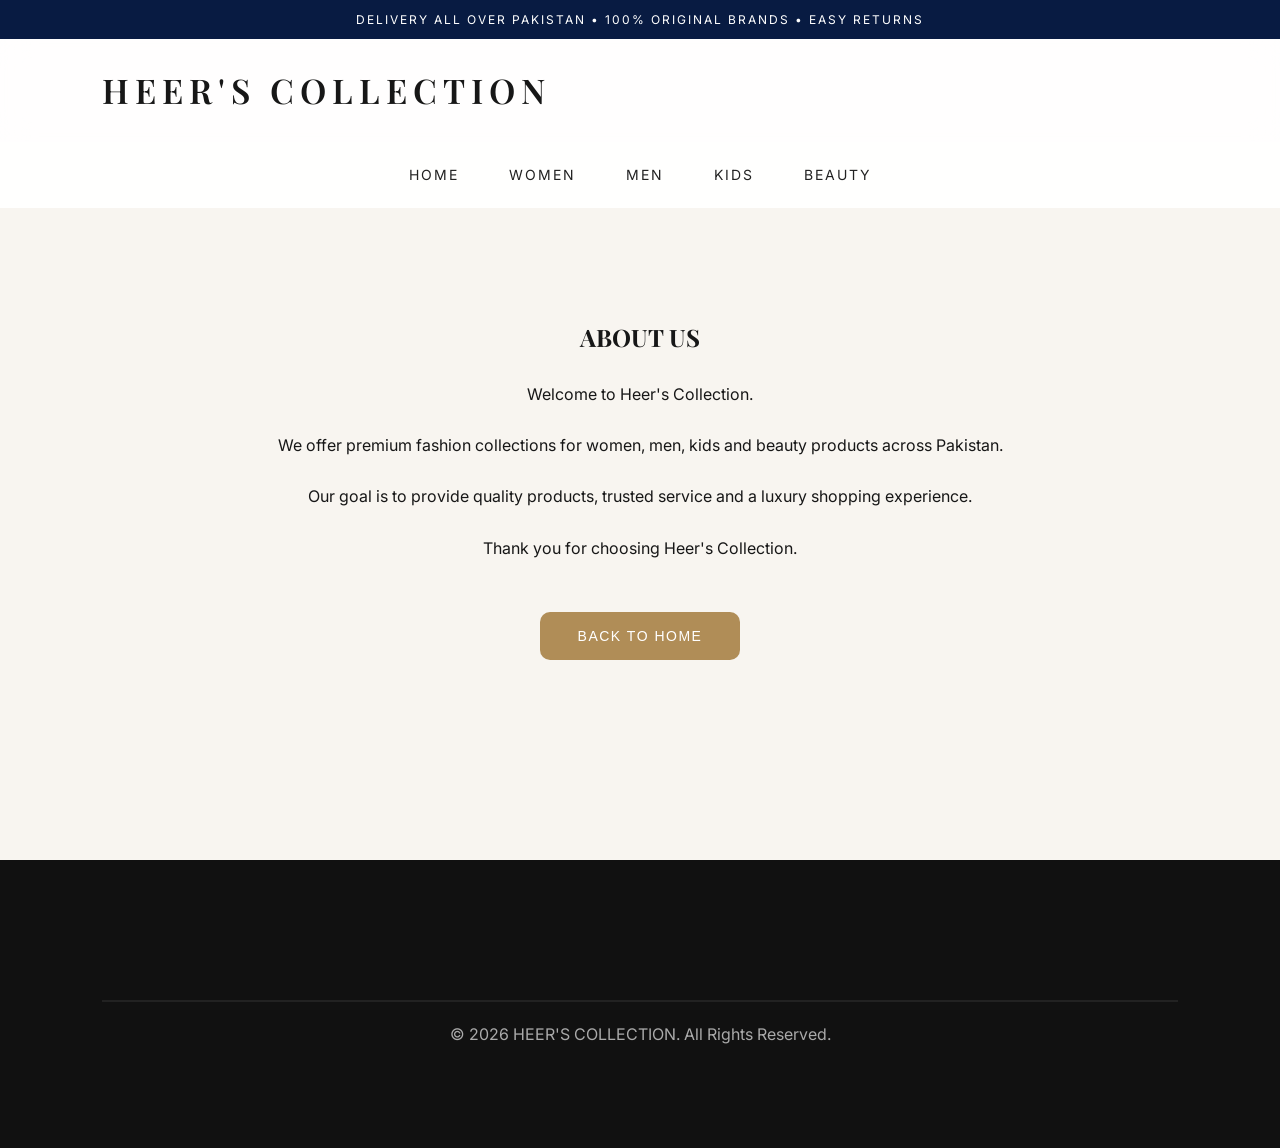
==== about.html @ e0475b3a "Create about.html" ====
<!DOCTYPE html>
<html lang="en">

<head>
<meta charset="UTF-8">
<meta name="viewport" content="width=device-width, initial-scale=1.0">

<title>About Us | Heer's Collection</title>

<link href="https://fonts.googleapis.com/css2?family=Montserrat:wght@300;500;700&display=swap" rel="stylesheet">

<link rel="stylesheet" href="style.css">
</head>

<body>

<div class="topbar">
DELIVERY ALL OVER PAKISTAN • 100% ORIGINAL BRANDS • EASY RETURNS
</div>

<header class="header">

<div class="logo">
HEER'S COLLECTION
</div>

</header>

<nav>
<a href="index.html">HOME</a>
<a href="women.html">WOMEN</a>
<a href="men.html">MEN</a>
<a href="kids.html">KIDS</a>
<a href="beauty.html">BEAUTY</a>
</nav>

<section style="padding:80px 20px; text-align:center;">

<h1>ABOUT US</h1>

<br>

<p>
Welcome to Heer's Collection.
</p>

<br>

<p>
We offer premium fashion collections for women, men, kids and beauty products across Pakistan.
</p>

<br>

<p>
Our goal is to provide quality products, trusted service and a luxury shopping experience.
</p>

<br>

<p>
Thank you for choosing Heer's Collection.
</p>

<br><br>

<a href="index.html">
<button>BACK TO HOME</button>
</a>

</section>

<footer>

<hr>

<p class="copyright">
© 2026 HEER'S COLLECTION. All Rights Reserved.
</p>

</footer>

</body>

</html>
---- style.css ----
/* ===== Luxury Theme ===== */

@import url('https://fonts.googleapis.com/css2?family=Playfair+Display:wght@500;600;700&family=Inter:wght@300;400;500&display=swap');

:root{
  --bg:#f8f5f0;
  --white:#ffffff;
  --black:#171717;
  --gold:#b08d57;
  --muted:#777;
}

*{
  margin:0;
  padding:0;
  box-sizing:border-box;
}
html{
  scroll-behavior:smooth;
}
body{
  font-family:'Inter',sans-serif;
  background:var(--bg);
  color:var(--black);
  line-height:1.6;
}

h1,h2,h3{
  font-family:'Playfair Display',serif;
}

section{
  padding:100px 8%;
}


/* TOP BAR */
.topbar{
    background:#081b42;
    color:white;
    padding:10px;
    text-align:center;
    font-size:12px;
    letter-spacing:2px;
}

/* HEADER */
header{

display:flex;

justify-content:space-between;

align-items:center;

padding:24px 8%;

background:
rgba(255,255,255,.88);

backdrop-filter:
blur(16px);

position:sticky;

top:0;

z-index:1000;
}

.logo{

font-family:'Playfair Display',serif;

font-size:34px;

font-weight:600;

letter-spacing:6px;

cursor:pointer;
}

.search{

width:260px;

padding:14px 20px;

border:none;

background:white;

border-radius:12px;

outline:none;

font-size:14px;

box-shadow:
0 8px 25px rgba(0,0,0,.05);
}

.icons{
    display:flex;
    gap:15px;
}

/* MENU */
.menu-btn{
    display:none;
    font-size:28px;
    cursor:pointer;
}

/* NAV */
nav{

background:rgba(255,255,255,.92);

backdrop-filter:blur(14px);

padding:22px;

display:flex;

justify-content:center;

gap:50px;

margin-bottom:30px;
}

nav a{

text-decoration:none;

color:#222;

font-size:14px;

letter-spacing:2px;

transition:.3s;
}

nav a:hover{

color:var(--gold);
}


/* HERO */
.hero{
    display:flex;
    justify-content:space-between;
    align-items:center;
    padding:80px;
    margin:40px auto;
    width:90%;
    background:linear-gradient(135deg,#f8f6f2,#ece7df);
    border-radius:30px;
    box-shadow:0 10px 30px rgba(0,0,0,0.08);
}

.hero-content{

flex:1;

max-width:560px;

display:flex;

flex-direction:column;

gap:26px;
}

.hero h1{

font-size:78px;

line-height:1.05;

letter-spacing:-2px;

max-width:650px;
}

.hero p{

font-size:18px;

color:#666;

max-width:460px;

line-height:1.9;
}

button{

background:var(--gold);

color:white;

border:none;

padding:16px 38px;

border-radius:10px;

cursor:pointer;

font-size:14px;

letter-spacing:1.5px;

transition:.35s;
}

button:hover{

background:#111;

transform:
translateY(-3px);
}

/* PHOTO FIX (IMPORTANT PART) */
.hero-image{
    flex:1;
    display:flex;
    justify-content:center;
    align-items:center;
}

.photo-frame{

width:460px;

height:620px;

border-radius:230px;

overflow:hidden;

box-shadow:
0 30px 80px rgba(0,0,0,.14);
}

.photo-frame img{

width:100%;

height:100%;

object-fit:cover;

border-radius:230px;
}


/* PRODUCTS */
.products{
    width:90%;
    margin:60px auto 80px;
    text-align:center;
}

.product-grid{
display:grid;
grid-template-columns:repeat(auto-fit,minmax(280px,1fr));
gap:30px;
padding:40px;
}

.product-card{
    background:white;

    border-radius:12px;

    overflow:hidden;

    display:flex;

    flex-direction:column;

    justify-content:space-between;

    box-shadow:0 12px 40px rgba(0,0,0,.08);

    transition:.4s;

    min-height:760px;
}

.product-card h3,
.product-card p,
.product-card button{

margin-left:24px;

margin-right:24px;
}

.product-card:hover{
    transform:translateY(-10px);
    box-shadow:0 20px 40px rgba(0,0,0,.15);
}

.product-card img{
    width:100%;

    height:620px;

    object-fit:cover;

    object-position:center top;

    display:block;

    transition:.4s;
}

.product-card:hover img{
transform:none;
}

.product-card h3{

margin-top:28px;

font-size:20px;

letter-spacing:1px;

font-weight:600;
}
.product-card p{

color:var(--gold);

font-size:16px;
}

.product-card button{
    width:calc(100% - 48px);

    margin:auto 24px 24px;
}
.products h2{
    font-size:42px;
    font-weight:700;
    letter-spacing:2px;
    margin-top:40px;
    margin-bottom:20px;
    color:#111;
    text-transform:uppercase;
}
.products p{
    font-size:20px;
    color:#666;
    margin-bottom:90px;
}
/* WHATSAPP */
.whatsapp{
    position:fixed;
    bottom:20px;
    right:20px;
    background:green;
    color:white;
    padding:15px;
    border-radius:50%;
    font-size:22px;
    text-decoration:none;
}

/* FOOTER */


/* MOBILE */
@media(max-width:768px){

section{
padding:70px 24px;
}

header{

flex-direction:column;

gap:16px;
}

.search{

width:100%;
}

nav{

display:none;

flex-direction:column;

gap:20px;

padding:30px;
}

nav.show{
display:flex;
}

.menu-btn{
display:block;
}

.hero{

flex-direction:column;

text-align:center;

padding:40px 24px;

margin:20px;

min-height:auto;
}

.hero h1{

font-size:42px;
}

.hero p{

max-width:none;
}

.photo-frame{

width:260px;

height:360px;

border-radius:140px;
}

.product-grid{

grid-template-columns:1fr;
}

.category-grid{

grid-template-columns:1fr;
}

.product-image,
.product-info{

min-width:auto;
}

}
footer{

background:#111;

color:#ddd;

padding:100px 8%;

margin-top:120px;
}

.footer-container{
    display:grid;
    grid-template-columns:repeat(auto-fit,minmax(200px,1fr));
    gap:40px;
}

.footer-box h2,
.footer-box h3{

font-family:'Playfair Display';

margin-bottom:28px;

letter-spacing:1px;
}

.footer-box a{
    display:block;
    color:#ccc;
    text-decoration:none;
    margin-bottom:10px;
}

.footer-box a:hover{
    color:#d4af37;
}

.social-icons{
    margin-top:20px;
}

.social-icons a{
    display:inline-block;
    width:40px;
    height:40px;
    line-height:40px;
    text-align:center;
    border-radius:50%;
    background:#222;
    margin-right:10px;
    color:white;
}

.social-icons a:hover{
    background:#d4af37;
}

.newsletter{
    display:flex;
    margin-top:15px;
}

.newsletter input{
    flex:1;
    padding:12px;
    border:none;
    border-radius:30px 0 0 30px;
}

.newsletter button{
    border-radius:0 30px 30px 0;
}

footer hr{
    margin:40px 0 20px;
    border:1px solid #222;
}

.copyright{
    text-align:center;
    color:#aaa;
}
/* PRODUCT DETAILS PAGE */

.product-details{
    display:flex;
    justify-content:center;
    align-items:flex-start;
    gap:60px;
    max-width:1200px;
    margin:60px auto;
    padding:20px;
    flex-wrap:wrap;
}

.product-image{
    flex:1;
    min-width:350px;
}

.product-image img{
    width:100%;
    max-width:500px;
    border-radius:20px;
    box-shadow:0 10px 30px rgba(0,0,0,.12);
}

.product-info{
    flex:1;
    min-width:350px;
}

.product-info h1{
    font-size:42px;
    margin-bottom:15px;
}

.product-info h2{
    color:#d4af37;
    font-size:34px;
    margin-bottom:25px;
}

.product-info p{
    font-size:18px;
    color:#555;
    line-height:1.8;
    margin-bottom:30px;
}

.sizes{
    display:flex;
    gap:15px;
    margin:20px 0;
}

.sizes button{
    width:55px;
    height:55px;
    border-radius:50%;
    border:1px solid #ddd;
    background:white;
    color:#111;
    cursor:pointer;
    font-weight:bold;
}

.sizes button:hover{
    background:#d4af37;
    color:white;
}
/* SHOP BY CATEGORY */

.categories{
    width:90%;
    margin:80px auto;
    text-align:center;
}

.categories h2{
    font-size:42px;
    margin-bottom:40px;
}

.category-grid{
    display:grid;
    grid-template-columns:repeat(4,1fr);
    gap:30px;
}

.category-box{
    display:flex;
    flex-direction:column;
    justify-content:space-between;
    background:#fff;
    border-radius:20px;
    overflow:hidden;
    text-decoration:none;
    color:#111;
    box-shadow:0 10px 30px rgba(0,0,0,.08);
    transition:.3s;
    min-height:540px;
}

.category-box img{

width:100%;

/* Taller image → luxury feel */
height:420px;

/* keep crop but protect faces */
object-fit:cover;

/* move focus upward */
object-position:center top;

padding:0;

transition:.5s;
}

.category-box h3{
    margin-top:20px;
    font-size:24px;
}

.category-box p{
    margin:10px 0 25px;
    color:#666;
}

.category-box:hover{
    transform:translateY(-8px);
    box-shadow:0 20px 40px rgba(0,0,0,.15);
}
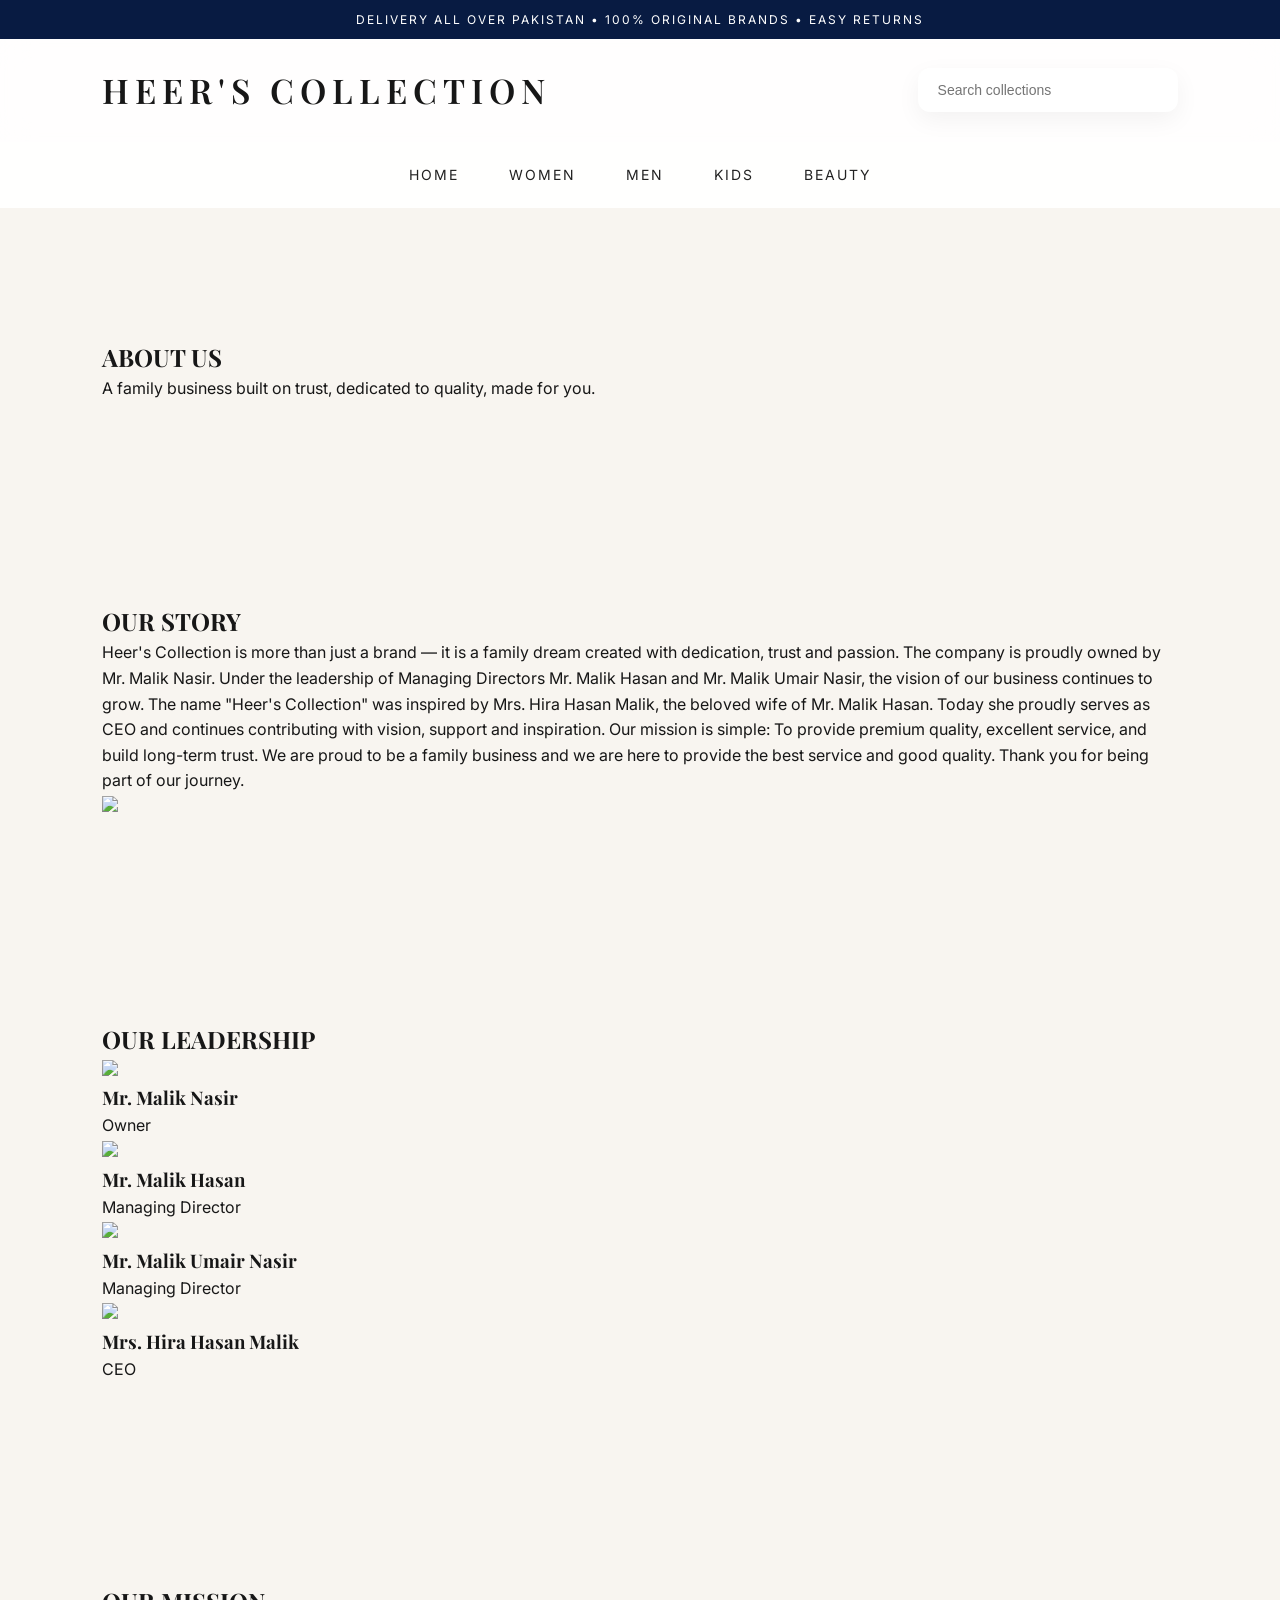
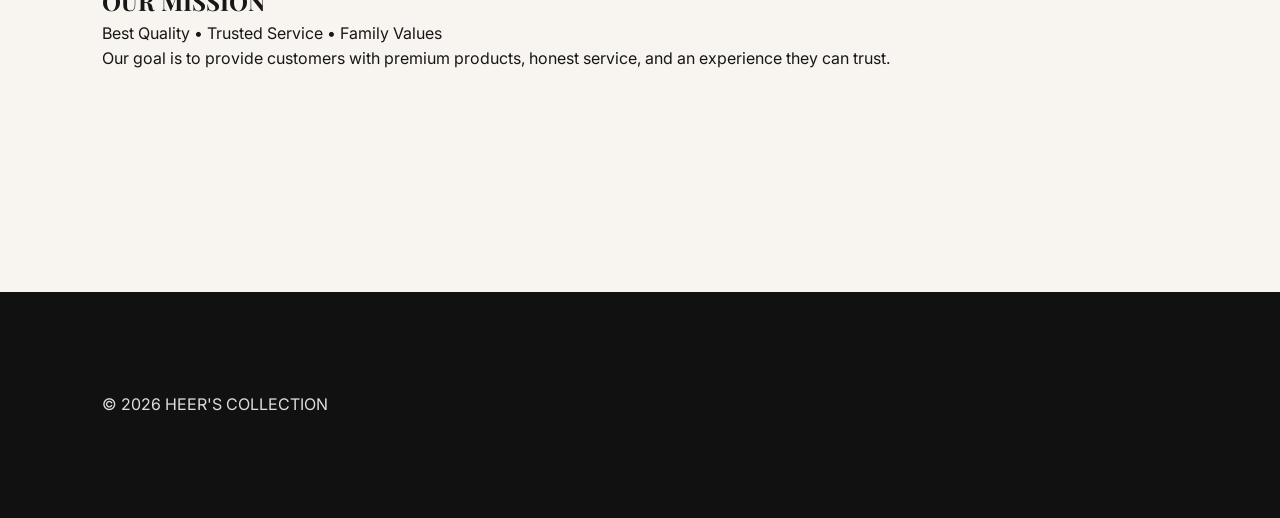
==== commit d5c3b7f5: "Update about.html" ====
--- a/about.html
+++ b/about.html
@@ -1,15 +1,15 @@
 <!DOCTYPE html>
-<html lang="en">
+<html>
 
 <head>
+
 <meta charset="UTF-8">
 <meta name="viewport" content="width=device-width, initial-scale=1.0">
 
 <title>About Us | Heer's Collection</title>
 
-<link href="https://fonts.googleapis.com/css2?family=Montserrat:wght@300;500;700&display=swap" rel="stylesheet">
-
 <link rel="stylesheet" href="style.css">
+
 </head>
 
 <body>
@@ -22,6 +22,19 @@
 
 <div class="logo">
 HEER'S COLLECTION
+</div>
+
+<div class="header-right">
+
+<input
+type="text"
+class="search"
+placeholder="Search collections">
+
+</div>
+
+<div class="menu-btn">
+☰
 </div>
 
 </header>
@@ -34,52 +47,199 @@
 <a href="beauty.html">BEAUTY</a>
 </nav>
 
-<section style="padding:80px 20px; text-align:center;">
+
+<!-- HERO -->
+
+<section class="about-hero">
+
+<div class="overlay">
 
 <h1>ABOUT US</h1>
 
-<br>
-
-<p>
-Welcome to Heer's Collection.
-</p>
-
-<br>
-
-<p>
-We offer premium fashion collections for women, men, kids and beauty products across Pakistan.
-</p>
-
-<br>
-
-<p>
-Our goal is to provide quality products, trusted service and a luxury shopping experience.
-</p>
-
-<br>
-
-<p>
-Thank you for choosing Heer's Collection.
-</p>
-
-<br><br>
-
-<a href="index.html">
-<button>BACK TO HOME</button>
-</a>
-
-</section>
+<p>
+
+A family business built on trust,
+dedicated to quality, made for you.
+
+</p>
+
+</div>
+
+</section>
+
+
+
+<!-- STORY -->
+
+<section class="about-story">
+
+<div class="story-text">
+
+<h2>OUR STORY</h2>
+
+<p>
+
+Heer's Collection is more than just a brand —
+it is a family dream created with dedication,
+trust and passion.
+
+The company is proudly owned by
+Mr. Malik Nasir.
+
+Under the leadership of
+Managing Directors
+Mr. Malik Hasan
+and
+Mr. Malik Umair Nasir,
+the vision of our business continues to grow.
+
+The name
+"Heer's Collection"
+was inspired by
+Mrs. Hira Hasan Malik,
+the beloved wife of Mr. Malik Hasan.
+
+Today she proudly serves as CEO
+and continues contributing with vision,
+support and inspiration.
+
+Our mission is simple:
+
+To provide premium quality,
+excellent service,
+and build long-term trust.
+
+We are proud to be a family business
+and we are here to provide
+the best service and good quality.
+
+Thank you for being part
+of our journey.
+
+</p>
+
+</div>
+
+<div class="story-image">
+
+<img src="story.jpg">
+
+</div>
+
+</section>
+
+
+
+<!-- LEADERSHIP -->
+
+<section class="team">
+
+<h2>OUR LEADERSHIP</h2>
+
+<div class="team-grid">
+
+<div class="member">
+
+<img src="owner.jpg">
+
+<h3>Mr. Malik Nasir</h3>
+
+<p>Owner</p>
+
+</div>
+
+
+<div class="member">
+
+<img src="hasan.jpg">
+
+<h3>Mr. Malik Hasan</h3>
+
+<p>Managing Director</p>
+
+</div>
+
+
+<div class="member">
+
+<img src="umair.jpg">
+
+<h3>Mr. Malik Umair Nasir</h3>
+
+<p>Managing Director</p>
+
+</div>
+
+
+<div class="member">
+
+<img src="hira.jpg">
+
+<h3>Mrs. Hira Hasan Malik</h3>
+
+<p>CEO</p>
+
+</div>
+
+</div>
+
+</section>
+
+
+
+<!-- MISSION -->
+
+<section class="mission">
+
+<h2>OUR MISSION</h2>
+
+<p>
+
+Best Quality • Trusted Service • Family Values
+
+</p>
+
+<p>
+
+Our goal is to provide customers
+with premium products,
+honest service,
+and an experience they can trust.
+
+</p>
+
+</section>
+
+
 
 <footer>
 
-<hr>
-
-<p class="copyright">
-© 2026 HEER'S COLLECTION. All Rights Reserved.
+<p>
+
+© 2026 HEER'S COLLECTION
+
 </p>
 
 </footer>
 
+
+
+<script>
+
+const menu =
+document.querySelector(".menu-btn");
+
+const nav =
+document.querySelector("nav");
+
+menu.onclick = () => {
+
+nav.classList.toggle("show");
+
+};
+
+</script>
+
 </body>
 
 </html>
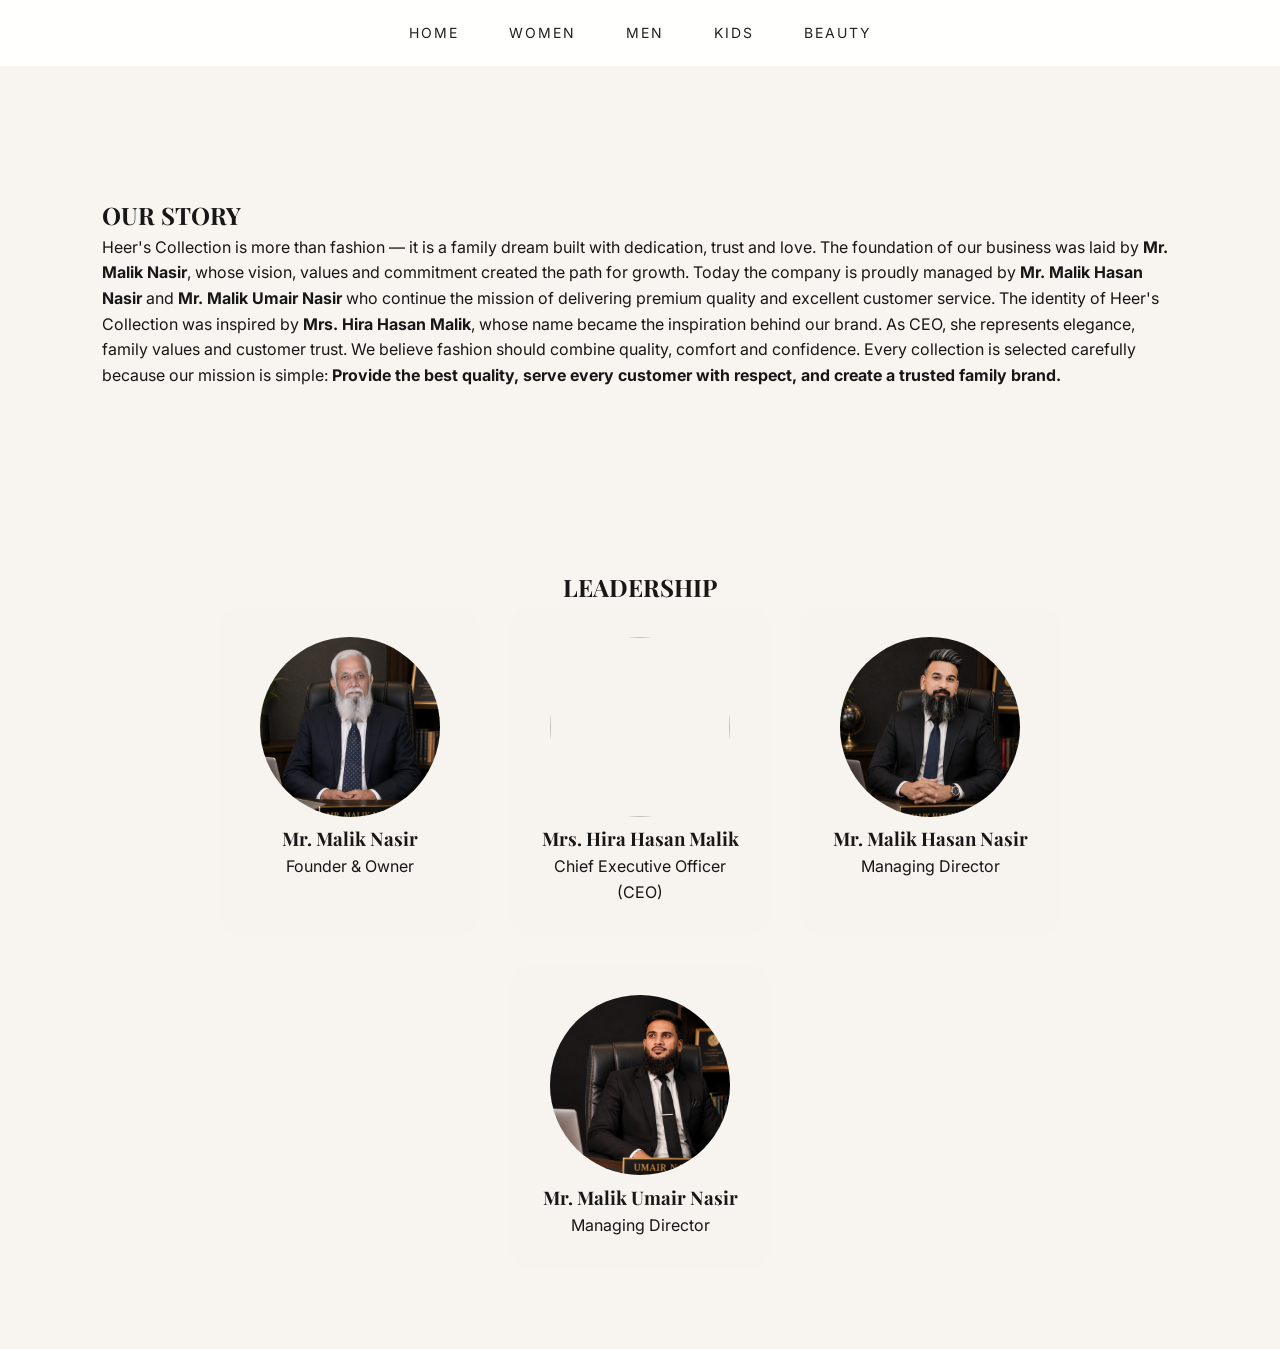
==== commit 2b959c10: "Update about.html" ====
--- a/about.html
+++ b/about.html
@@ -4,7 +4,7 @@
 <head>
 
 <meta charset="UTF-8">
-<meta name="viewport" content="width=device-width, initial-scale=1.0">
+<meta name="viewport" content="width=device-width, initial-scale=1">
 
 <title>About Us | Heer's Collection</title>
 
@@ -14,129 +14,68 @@
 
 <body>
 
-<div class="topbar">
-DELIVERY ALL OVER PAKISTAN • 100% ORIGINAL BRANDS • EASY RETURNS
-</div>
+<nav>
 
-<header class="header">
-
-<div class="logo">
-HEER'S COLLECTION
-</div>
-
-<div class="header-right">
-
-<input
-type="text"
-class="search"
-placeholder="Search collections">
-
-</div>
-
-<div class="menu-btn">
-☰
-</div>
-
-</header>
-
-<nav>
 <a href="index.html">HOME</a>
 <a href="women.html">WOMEN</a>
 <a href="men.html">MEN</a>
 <a href="kids.html">KIDS</a>
 <a href="beauty.html">BEAUTY</a>
+
 </nav>
 
 
-<!-- HERO -->
+<section class="about">
 
-<section class="about-hero">
-
-<div class="overlay">
-
-<h1>ABOUT US</h1>
+<h1>OUR STORY</h1>
 
 <p>
 
-A family business built on trust,
-dedicated to quality, made for you.
+Heer's Collection is more than fashion —
+it is a family dream built with dedication,
+trust and love.
+
+The foundation of our business was laid by
+<strong>Mr. Malik Nasir</strong>, whose vision,
+values and commitment created the path for growth.
+
+Today the company is proudly managed by
+<strong>Mr. Malik Hasan Nasir</strong>
+and
+<strong>Mr. Malik Umair Nasir</strong>
+who continue the mission of delivering
+premium quality and excellent customer service.
+
+The identity of Heer's Collection was inspired by
+<strong>Mrs. Hira Hasan Malik</strong>,
+whose name became the inspiration behind our brand.
+
+As CEO, she represents elegance,
+family values and customer trust.
+
+We believe fashion should combine
+quality, comfort and confidence.
+
+Every collection is selected carefully
+because our mission is simple:
+
+<strong>
+Provide the best quality,
+serve every customer with respect,
+and create a trusted family brand.
+</strong>
 
 </p>
-
-</div>
 
 </section>
 
 
-
-<!-- STORY -->
-
-<section class="about-story">
-
-<div class="story-text">
-
-<h2>OUR STORY</h2>
-
-<p>
-
-Heer's Collection is more than just a brand —
-it is a family dream created with dedication,
-trust and passion.
-
-The company is proudly owned by
-Mr. Malik Nasir.
-
-Under the leadership of
-Managing Directors
-Mr. Malik Hasan
-and
-Mr. Malik Umair Nasir,
-the vision of our business continues to grow.
-
-The name
-"Heer's Collection"
-was inspired by
-Mrs. Hira Hasan Malik,
-the beloved wife of Mr. Malik Hasan.
-
-Today she proudly serves as CEO
-and continues contributing with vision,
-support and inspiration.
-
-Our mission is simple:
-
-To provide premium quality,
-excellent service,
-and build long-term trust.
-
-We are proud to be a family business
-and we are here to provide
-the best service and good quality.
-
-Thank you for being part
-of our journey.
-
-</p>
-
-</div>
-
-<div class="story-image">
-
-<img src="story.jpg">
-
-</div>
-
-</section>
-
-
-
-<!-- LEADERSHIP -->
-
 <section class="team">
 
-<h2>OUR LEADERSHIP</h2>
+<h2>LEADERSHIP</h2>
 
 <div class="team-grid">
+
 
 <div class="member">
 
@@ -144,7 +83,18 @@
 
 <h3>Mr. Malik Nasir</h3>
 
-<p>Owner</p>
+<p>Founder & Owner</p>
+
+</div>
+
+
+<div class="member">
+
+<img src="ceo.jpg">
+
+<h3>Mrs. Hira Hasan Malik</h3>
+
+<p>Chief Executive Officer (CEO)</p>
 
 </div>
 
@@ -153,7 +103,7 @@
 
 <img src="hasan.jpg">
 
-<h3>Mr. Malik Hasan</h3>
+<h3>Mr. Malik Hasan Nasir</h3>
 
 <p>Managing Director</p>
 
@@ -171,75 +121,10 @@
 </div>
 
 
-<div class="member">
-
-<img src="hira.jpg">
-
-<h3>Mrs. Hira Hasan Malik</h3>
-
-<p>CEO</p>
-
-</div>
-
 </div>
 
 </section>
 
-
-
-<!-- MISSION -->
-
-<section class="mission">
-
-<h2>OUR MISSION</h2>
-
-<p>
-
-Best Quality • Trusted Service • Family Values
-
-</p>
-
-<p>
-
-Our goal is to provide customers
-with premium products,
-honest service,
-and an experience they can trust.
-
-</p>
-
-</section>
-
-
-
-<footer>
-
-<p>
-
-© 2026 HEER'S COLLECTION
-
-</p>
-
-</footer>
-
-
-
-<script>
-
-const menu =
-document.querySelector(".menu-btn");
-
-const nav =
-document.querySelector("nav");
-
-menu.onclick = () => {
-
-nav.classList.toggle("show");
-
-};
-
-</script>
-
 </body>
 
 </html>
--- a/style.css
+++ b/style.css
@@ -683,3 +683,154 @@
     transform:translateY(-8px);
     box-shadow:0 20px 40px rgba(0,0,0,.15);
 }
+/* ABOUT PAGE */
+
+.about-hero{
+
+height:90vh;
+
+background:url("about-banner.jpg");
+
+background-size:cover;
+
+background-position:center;
+
+display:flex;
+
+align-items:center;
+
+justify-content:center;
+
+text-align:center;
+
+color:white;
+
+}
+
+.overlay h1{
+
+font-size:70px;
+
+margin-bottom:20px;
+
+}
+
+.overlay p{
+
+font-size:22px;
+
+}
+
+
+.about-story{
+
+display:flex;
+
+gap:60px;
+
+padding:80px;
+
+align-items:center;
+
+flex-wrap:wrap;
+
+}
+
+.story-text{
+
+flex:1;
+
+min-width:300px;
+
+}
+
+.story-text h2{
+
+font-size:50px;
+
+margin-bottom:30px;
+
+}
+
+.story-text p{
+
+line-height:2;
+
+}
+
+.story-image{
+
+flex:1;
+
+min-width:300px;
+
+}
+
+.story-image img{
+
+width:100%;
+
+border-radius:20px;
+
+}
+
+
+.team{
+
+padding:80px;
+
+text-align:center;
+
+}
+
+.team-grid{
+
+display:flex;
+
+flex-wrap:wrap;
+
+gap:30px;
+
+justify-content:center;
+
+}
+
+.member{
+
+background:#f7f3ee;
+
+padding:30px;
+
+width:260px;
+
+border-radius:20px;
+
+}
+
+.member img{
+
+width:180px;
+
+height:180px;
+
+border-radius:50%;
+
+object-fit:cover;
+
+}
+
+.mission{
+
+padding:80px;
+
+text-align:center;
+
+background:#f8f5f0;
+
+}
+
+.mission h2{
+
+font-size:50px;
+
+}
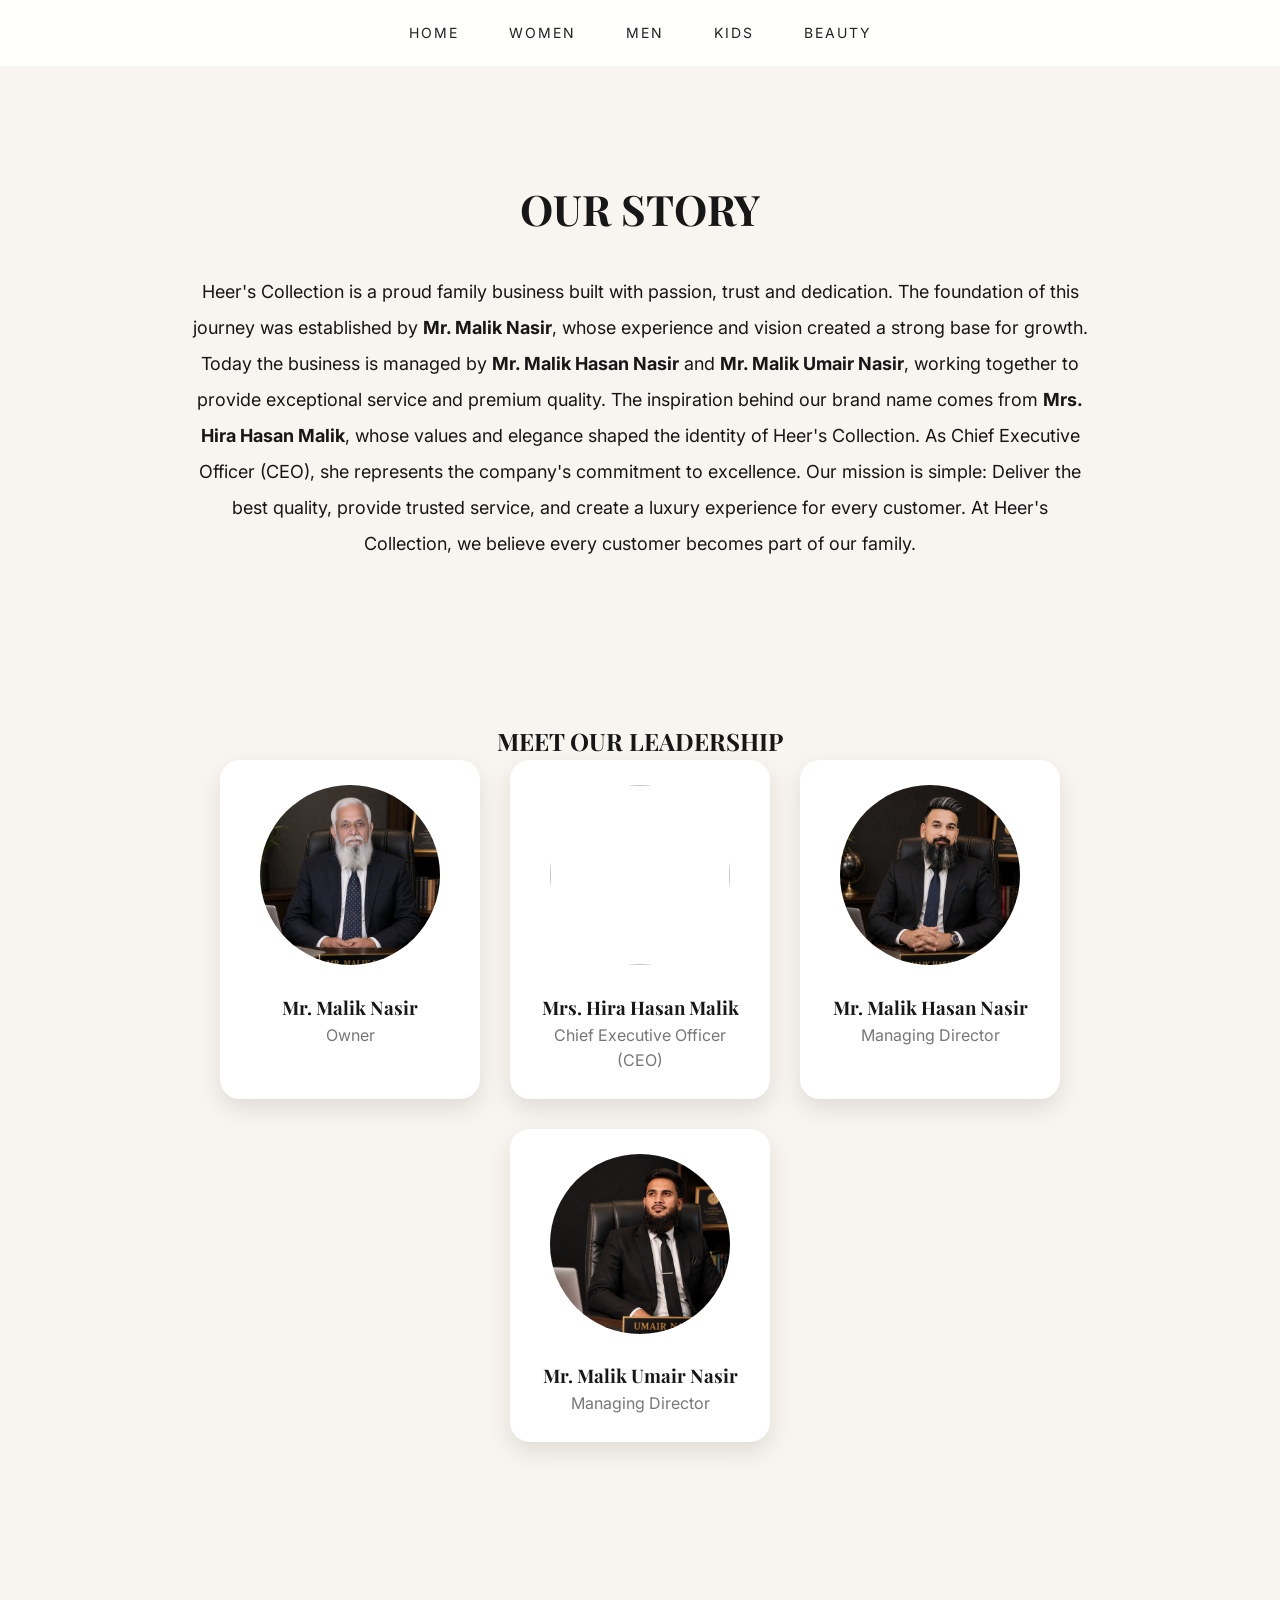
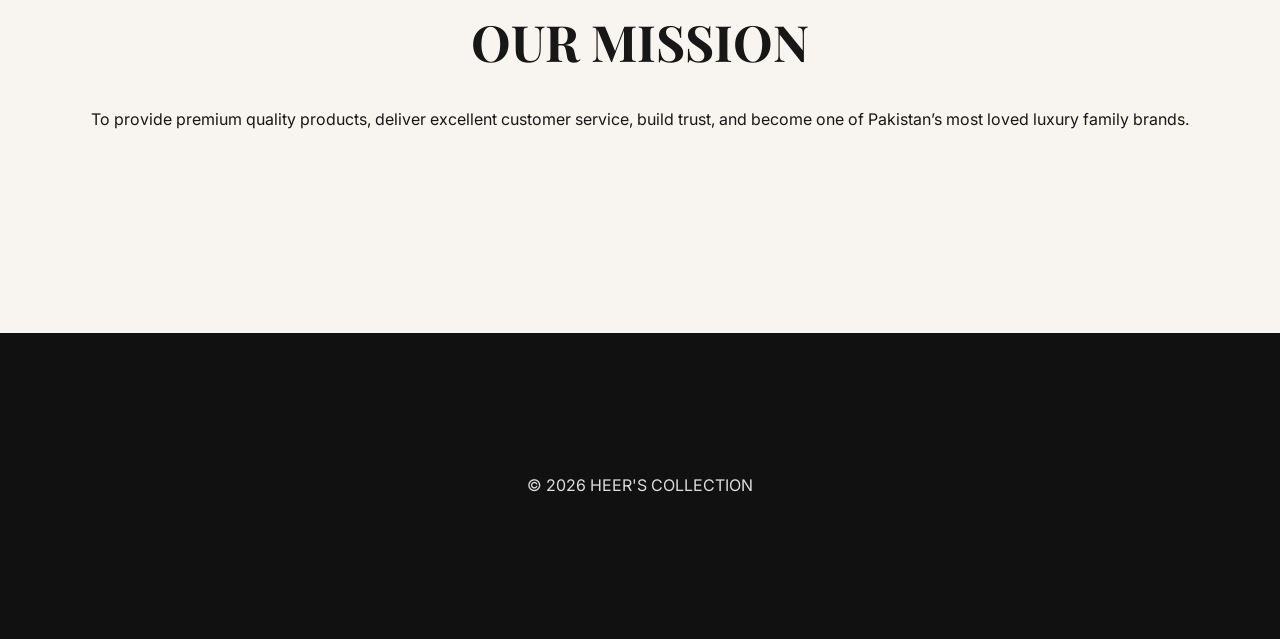
==== commit 00289c5d: "Update about.html" ====
--- a/about.html
+++ b/about.html
@@ -31,48 +31,44 @@
 
 <p>
 
-Heer's Collection is more than fashion —
-it is a family dream built with dedication,
-trust and love.
+Heer's Collection is a proud family business built with passion,
+trust and dedication.
 
-The foundation of our business was laid by
-<strong>Mr. Malik Nasir</strong>, whose vision,
-values and commitment created the path for growth.
+The foundation of this journey was established by
+<b>Mr. Malik Nasir</b>,
+whose experience and vision created a strong base for growth.
 
-Today the company is proudly managed by
-<strong>Mr. Malik Hasan Nasir</strong>
+Today the business is managed by
+<b>Mr. Malik Hasan Nasir</b>
 and
-<strong>Mr. Malik Umair Nasir</strong>
-who continue the mission of delivering
-premium quality and excellent customer service.
+<b>Mr. Malik Umair Nasir</b>,
+working together to provide exceptional service and premium quality.
 
-The identity of Heer's Collection was inspired by
-<strong>Mrs. Hira Hasan Malik</strong>,
-whose name became the inspiration behind our brand.
+The inspiration behind our brand name comes from
+<b>Mrs. Hira Hasan Malik</b>,
+whose values and elegance shaped the identity of Heer's Collection.
 
-As CEO, she represents elegance,
-family values and customer trust.
+As Chief Executive Officer (CEO),
+she represents the company's commitment to excellence.
 
-We believe fashion should combine
-quality, comfort and confidence.
+Our mission is simple:
 
-Every collection is selected carefully
-because our mission is simple:
+Deliver the best quality,
+provide trusted service,
+and create a luxury experience for every customer.
 
-<strong>
-Provide the best quality,
-serve every customer with respect,
-and create a trusted family brand.
-</strong>
+At Heer's Collection,
+we believe every customer becomes part of our family.
 
 </p>
 
 </section>
 
 
+
 <section class="team">
 
-<h2>LEADERSHIP</h2>
+<h2>MEET OUR LEADERSHIP</h2>
 
 <div class="team-grid">
 
@@ -83,7 +79,7 @@
 
 <h3>Mr. Malik Nasir</h3>
 
-<p>Founder & Owner</p>
+<p>Owner</p>
 
 </div>
 
@@ -125,6 +121,37 @@
 
 </section>
 
+
+
+<section class="mission">
+
+<h2>OUR MISSION</h2>
+
+<br>
+
+<p>
+
+To provide premium quality products,
+deliver excellent customer service,
+build trust,
+and become one of Pakistan’s most loved luxury family brands.
+
+</p>
+
+</section>
+
+
+<footer>
+
+<p style="text-align:center;padding:40px">
+
+© 2026 HEER'S COLLECTION
+
+</p>
+
+</footer>
+
+
 </body>
 
 </html>
--- a/style.css
+++ b/style.css
@@ -834,3 +834,93 @@
 font-size:50px;
 
 }
+.about{
+
+padding:80px 10%;
+text-align:center;
+
+}
+
+.about h1{
+
+font-size:42px;
+
+margin-bottom:30px;
+
+}
+
+.about p{
+
+max-width:900px;
+
+margin:auto;
+
+line-height:2;
+
+font-size:18px;
+
+}
+
+
+.team{
+
+padding:80px 10%;
+
+text-align:center;
+
+}
+
+
+.team-grid{
+
+display:flex;
+
+gap:30px;
+
+flex-wrap:wrap;
+
+justify-content:center;
+
+}
+
+
+.member{
+
+width:260px;
+
+background:#fff;
+
+padding:25px;
+
+border-radius:20px;
+
+box-shadow:0 10px 25px rgba(0,0,0,.1);
+
+}
+
+
+.member img{
+
+width:180px;
+
+height:180px;
+
+border-radius:50%;
+
+object-fit:cover;
+
+}
+
+
+.member h3{
+
+margin-top:20px;
+
+}
+
+
+.member p{
+
+color:#777;
+
+}
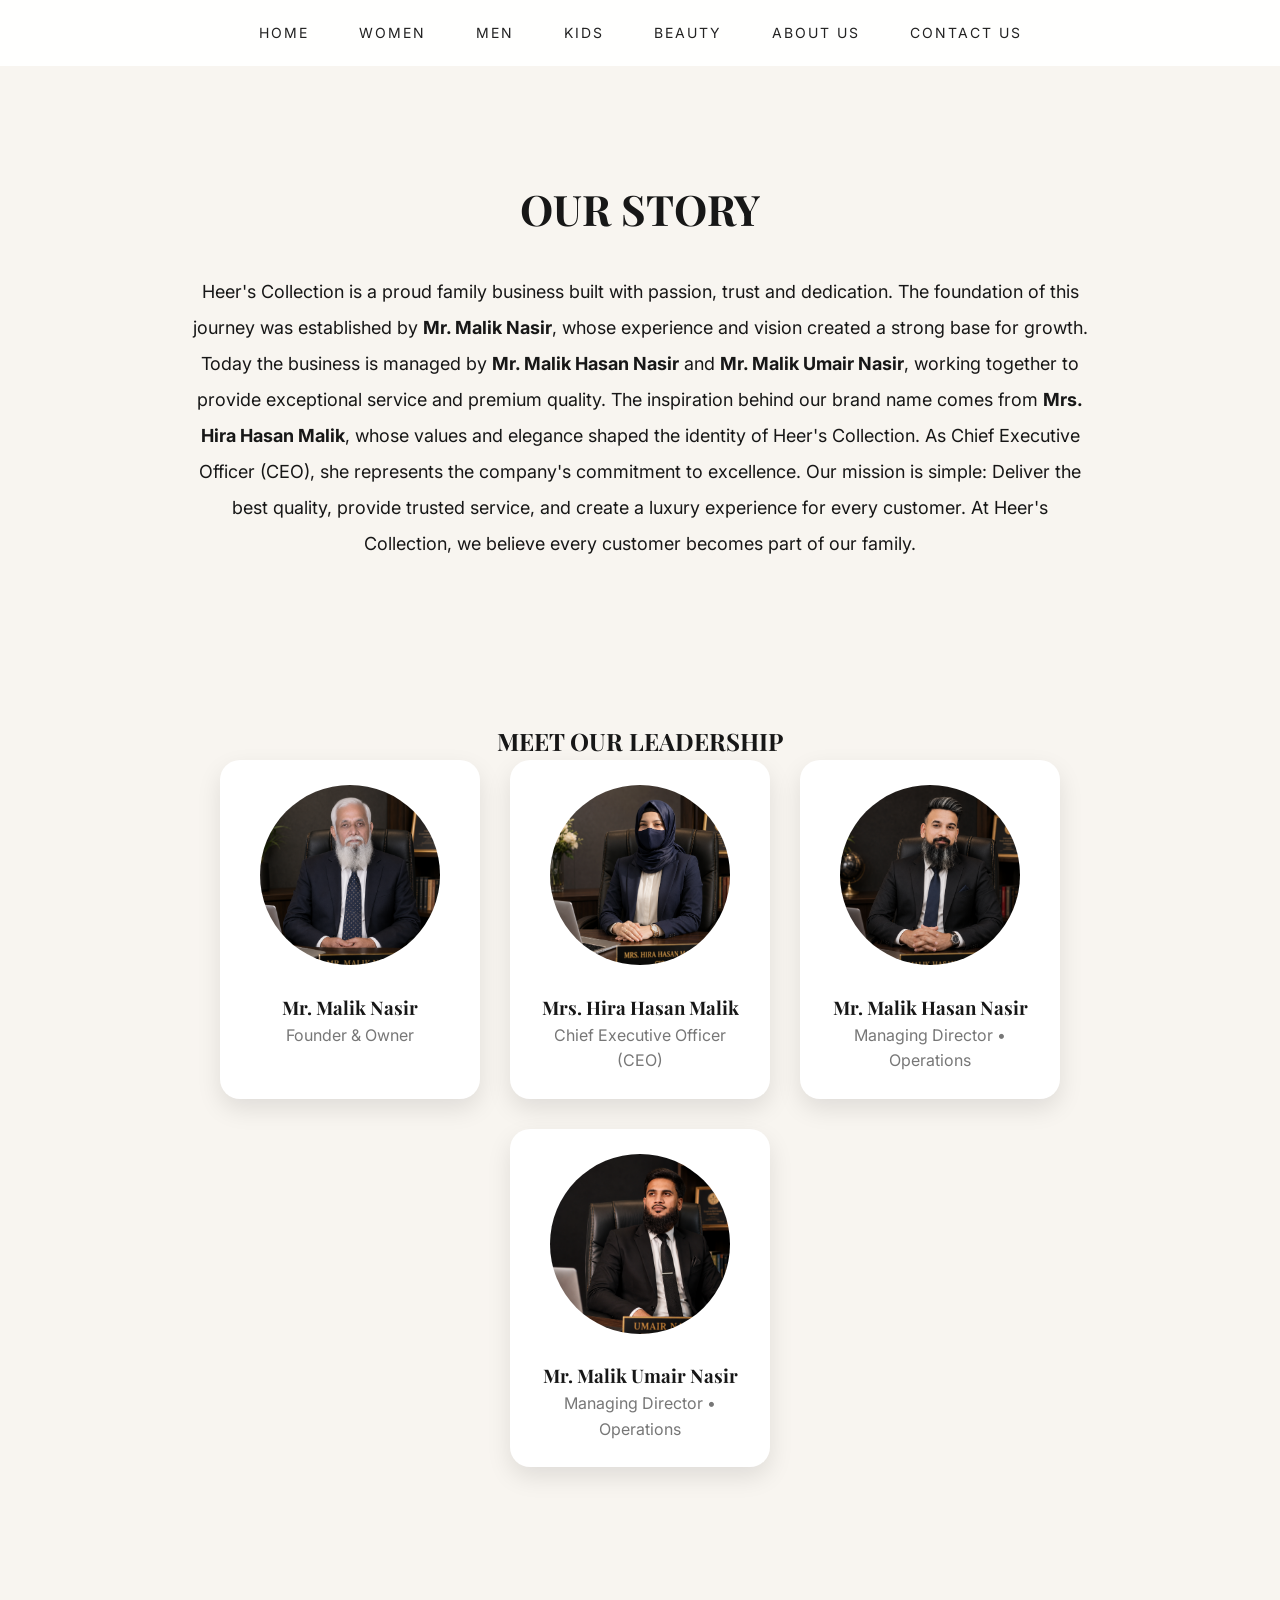
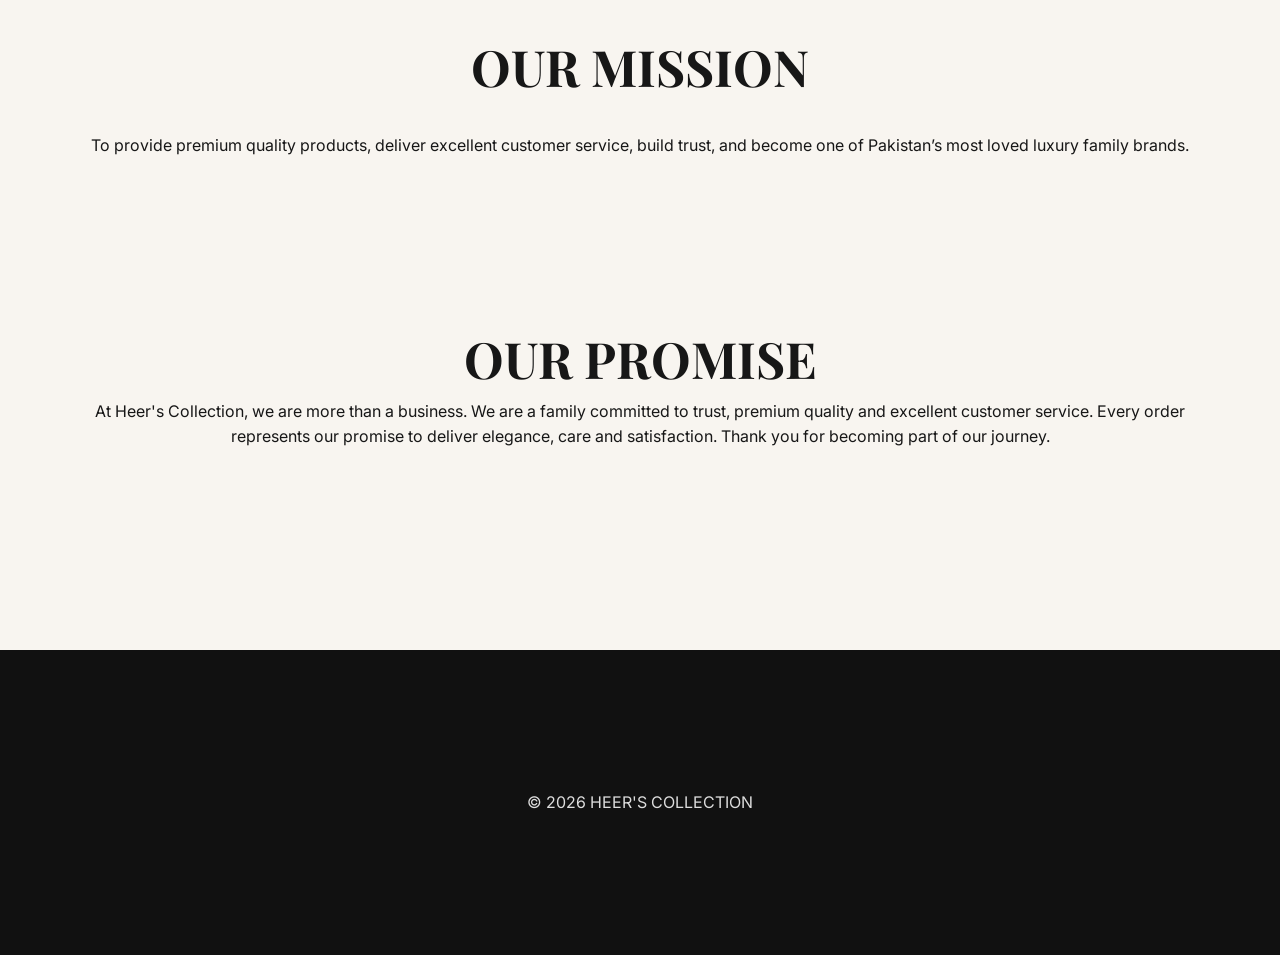
==== commit 75129a5e: "Update about.html" ====
--- a/about.html
+++ b/about.html
@@ -17,10 +17,18 @@
 <nav>
 
 <a href="index.html">HOME</a>
+
 <a href="women.html">WOMEN</a>
+
 <a href="men.html">MEN</a>
+
 <a href="kids.html">KIDS</a>
+
 <a href="beauty.html">BEAUTY</a>
+
+<a href="about.html">ABOUT US</a>
+
+<a href="contact.html">CONTACT US</a>
 
 </nav>
 
@@ -79,7 +87,7 @@
 
 <h3>Mr. Malik Nasir</h3>
 
-<p>Owner</p>
+<p>Founder & Owner</p>
 
 </div>
 
@@ -101,7 +109,7 @@
 
 <h3>Mr. Malik Hasan Nasir</h3>
 
-<p>Managing Director</p>
+<p>Managing Director • Operations</p>
 
 </div>
 
@@ -112,7 +120,7 @@
 
 <h3>Mr. Malik Umair Nasir</h3>
 
-<p>Managing Director</p>
+<p>Managing Director • Operations</p>
 
 </div>
 
@@ -139,7 +147,27 @@
 </p>
 
 </section>
+<section class="mission">
 
+<h2>OUR PROMISE</h2>
+
+<p>
+
+At Heer's Collection,
+we are more than a business.
+
+We are a family committed to trust,
+premium quality and excellent customer service.
+
+Every order represents our promise
+to deliver elegance,
+care and satisfaction.
+
+Thank you for becoming part of our journey.
+
+</p>
+
+</section>
 
 <footer>
 
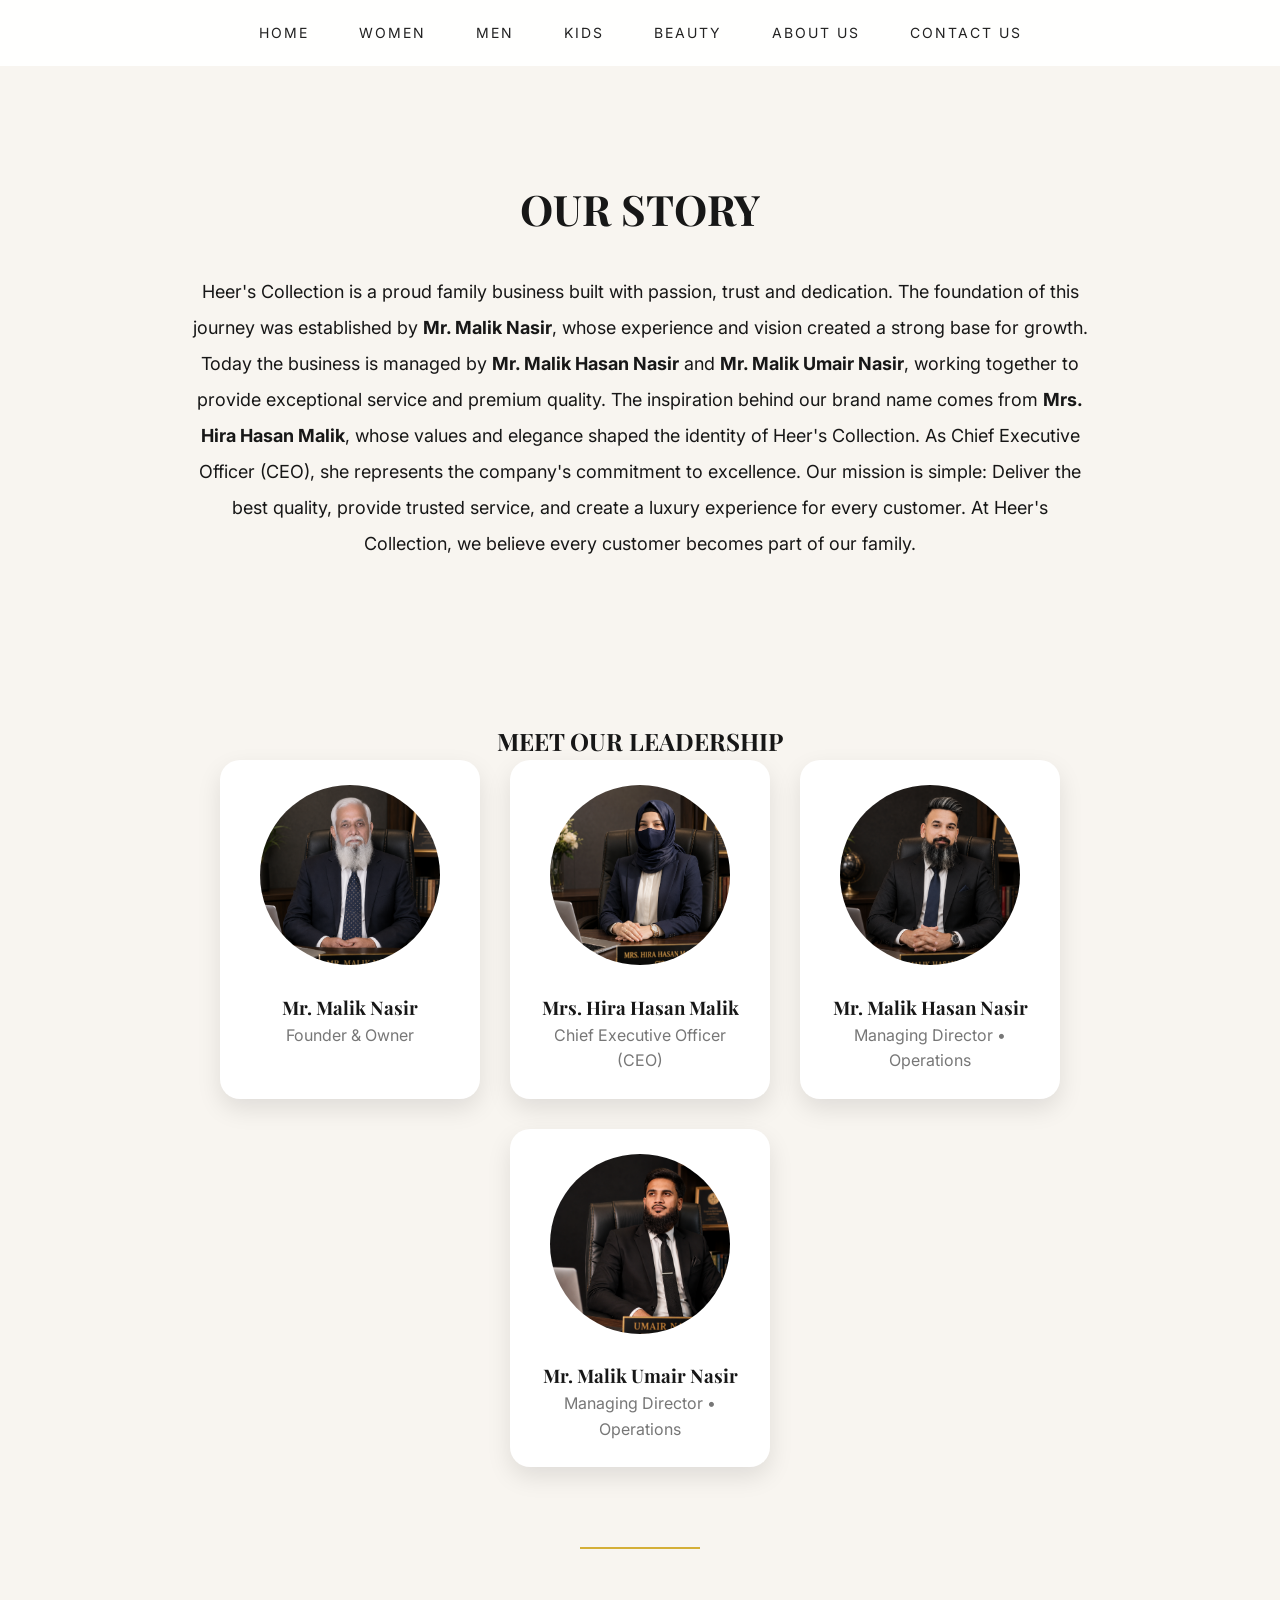
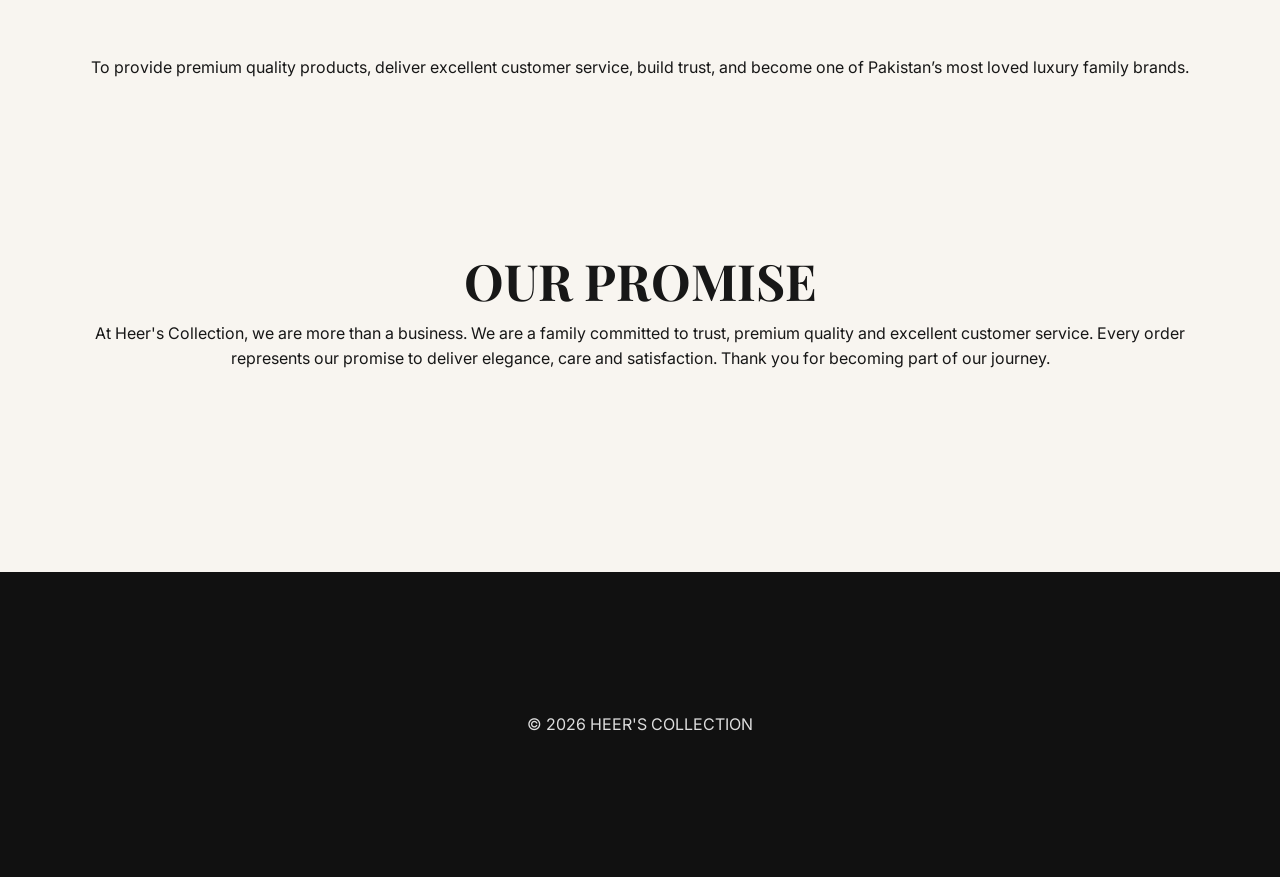
==== commit 9eb9f775: "Update about.html" ====
--- a/about.html
+++ b/about.html
@@ -131,9 +131,11 @@
 
 
 
+</section>
+
+<hr style="width:120px;margin:auto;border:1px solid #d4af37;">
+
 <section class="mission">
-
-<h2>OUR MISSION</h2>
 
 <br>
 
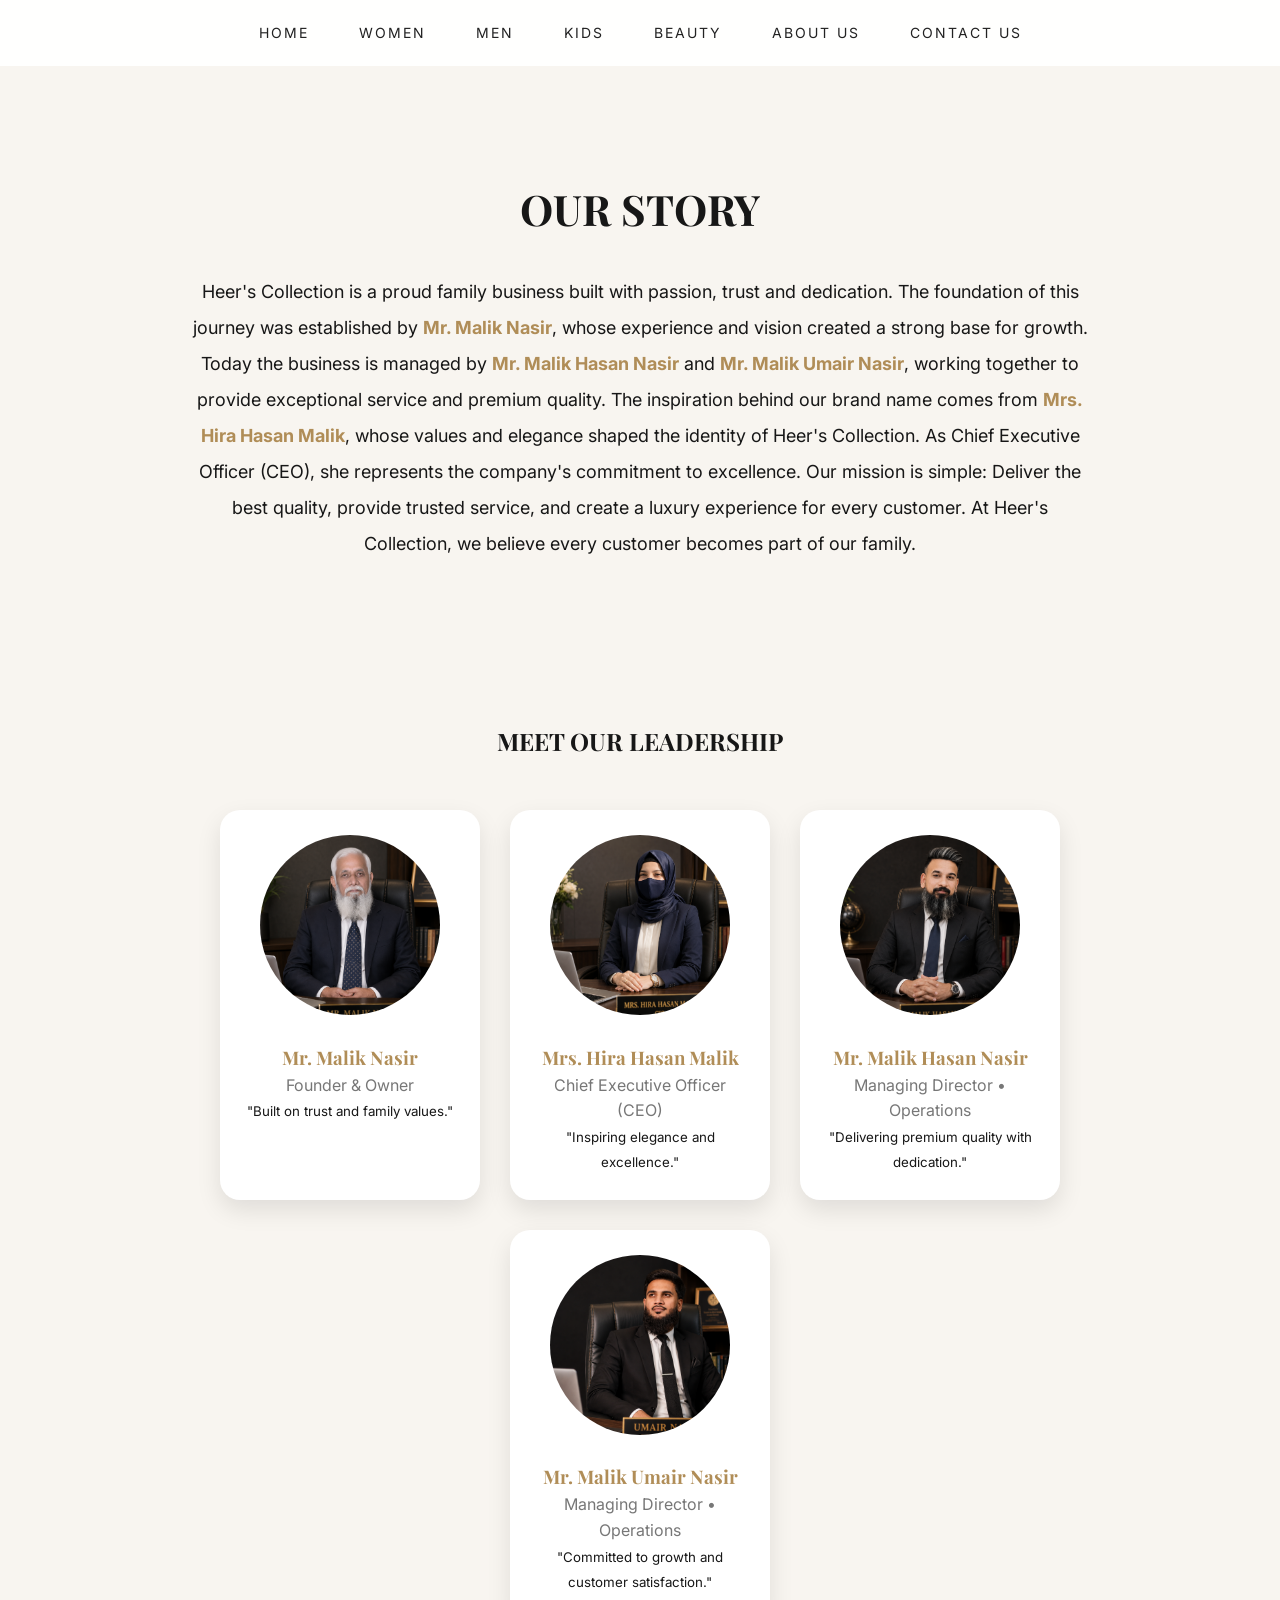
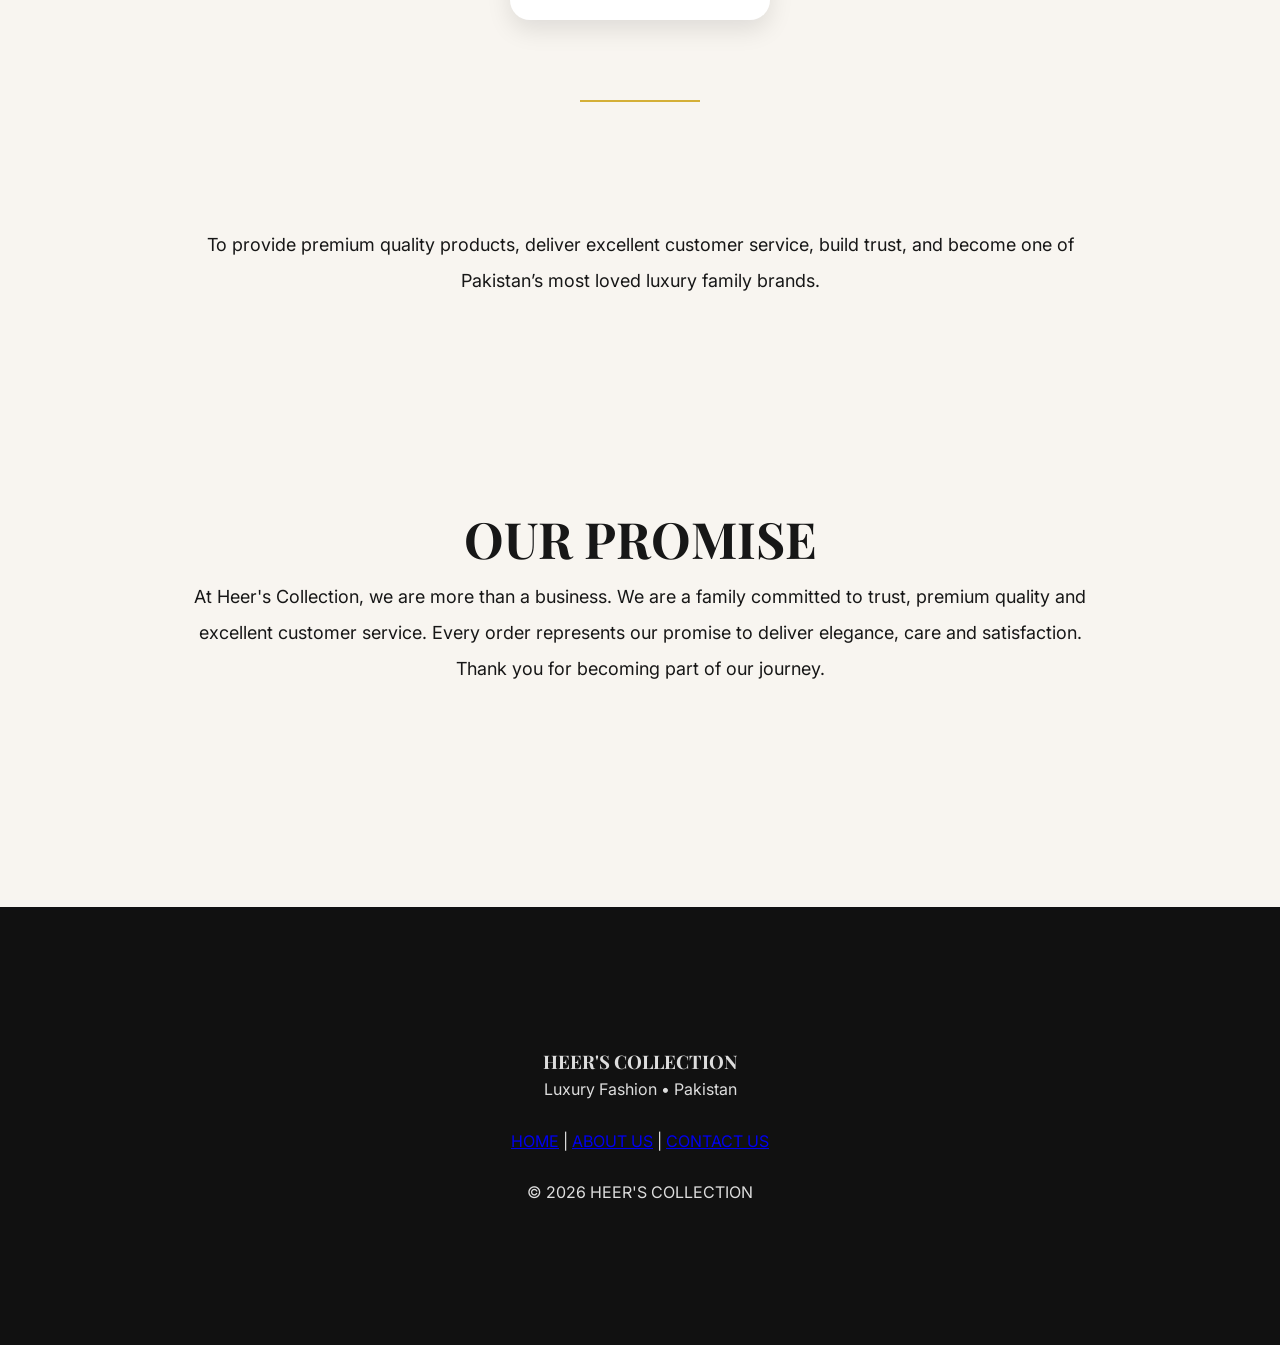
==== commit a6dc9471: "Update about.html" ====
--- a/about.html
+++ b/about.html
@@ -89,6 +89,10 @@
 
 <p>Founder & Owner</p>
 
+<small>
+"Built on trust and family values."
+</small>
+
 </div>
 
 
@@ -100,6 +104,10 @@
 
 <p>Chief Executive Officer (CEO)</p>
 
+<small>
+"Inspiring elegance and excellence."
+</small>
+
 </div>
 
 
@@ -111,6 +119,10 @@
 
 <p>Managing Director • Operations</p>
 
+<small>
+"Delivering premium quality with dedication."
+</small>
+
 </div>
 
 
@@ -121,6 +133,10 @@
 <h3>Mr. Malik Umair Nasir</h3>
 
 <p>Managing Director • Operations</p>
+
+<small>
+"Committed to growth and customer satisfaction."
+</small>
 
 </div>
 
@@ -173,11 +189,25 @@
 
 <footer>
 
-<p style="text-align:center;padding:40px">
-
+<div style="text-align:center;padding:40px">
+
+<h3>HEER'S COLLECTION</h3>
+
+<p>Luxury Fashion • Pakistan</p>
+
+<br>
+
+<a href="index.html">HOME</a> |
+<a href="about.html">ABOUT US</a> |
+<a href="contact.html">CONTACT US</a>
+
+<br><br>
+
+<p>
 © 2026 HEER'S COLLECTION
-
-</p>
+</p>
+
+</div>
 
 </footer>
 
--- a/style.css
+++ b/style.css
@@ -924,3 +924,42 @@
 color:#777;
 
 }
+.about b{
+color:#b08d57;
+}
+
+.mission{
+padding:100px 10%;
+text-align:center;
+}
+
+.mission p{
+max-width:900px;
+margin:auto;
+line-height:2;
+font-size:18px;
+}
+
+.team h2{
+margin-bottom:50px;
+}
+
+.member{
+transition:.4s;
+}
+
+.member:hover{
+transform:translateY(-8px);
+}
+
+.member img{
+transition:.4s;
+}
+
+.member img:hover{
+transform:scale(1.05);
+}
+
+.member h3{
+color:#b08d57;
+}
